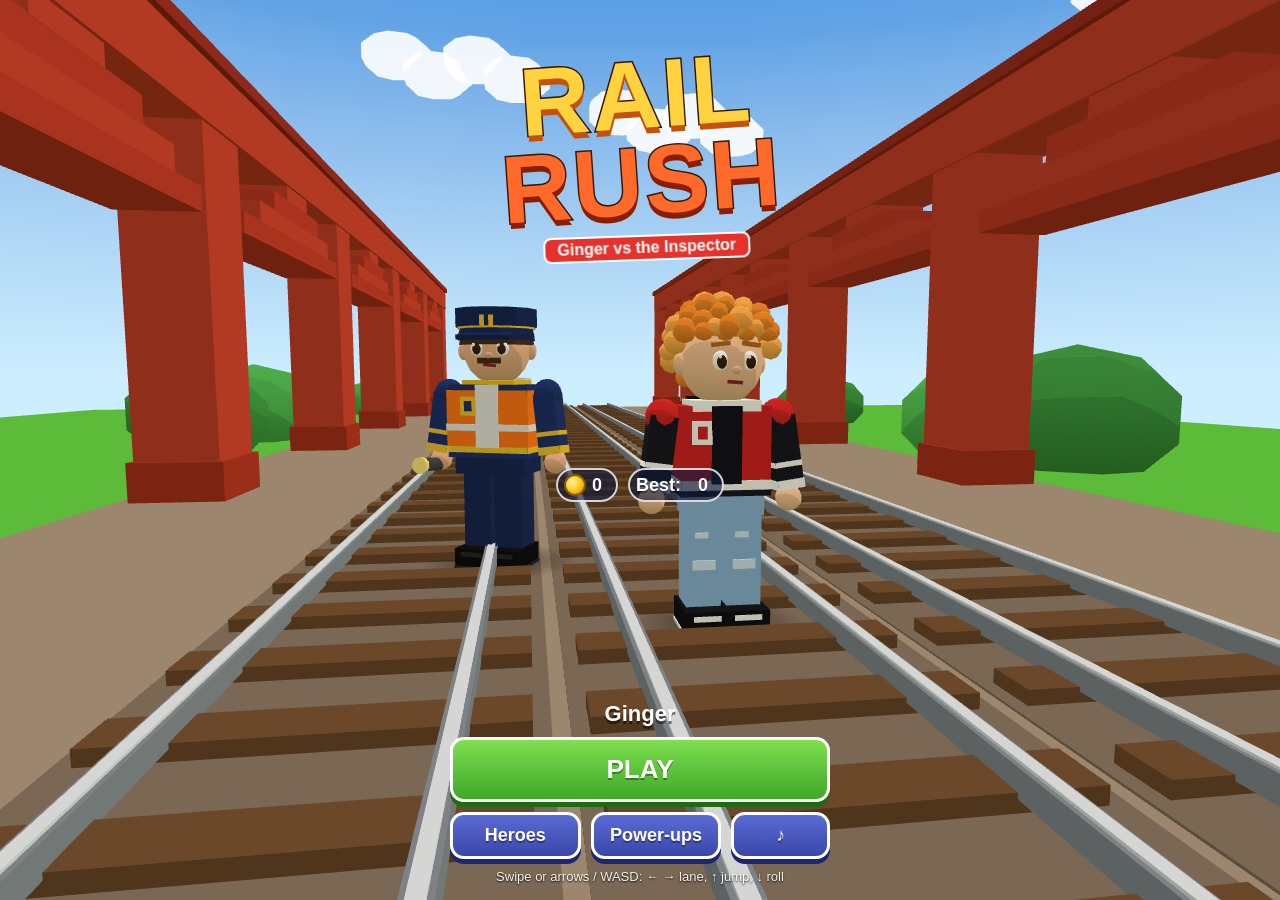
==== runner/index.html @ f19c79d6 "Add Rail Rush: 3D endless runner for Yandex Games Three-lane runner with trains, ramps, barriers, on" ====
<!DOCTYPE html>
<html lang="ru">
<head>
  <meta charset="utf-8">
  <meta name="viewport" content="width=device-width, initial-scale=1, maximum-scale=1, user-scalable=no, viewport-fit=cover">
  <meta name="mobile-web-app-capable" content="yes">
  <meta name="apple-mobile-web-app-capable" content="yes">
  <title>Rail Rush</title>
  <link rel="stylesheet" href="css/style.css">
  <!-- Яндекс Игры SDK: на платформе отдаётся по этому пути. Локально его нет — включится мок. -->
  <script src="/sdk.js"></script>
  <script type="importmap">
    { "imports": { "three": "./js/vendor/three.module.min.js", "three/addons/": "./js/vendor/addons/" } }
  </script>
</head>
<body>
  <div id="app">
    <canvas id="game"></canvas>

    <!-- HUD во время забега -->
    <div id="hud" class="hidden">
      <div class="hud-left">
        <div class="pill coins"><i class="coin-ico"></i><b id="hudCoins">0</b></div>
        <div id="powers"></div>
      </div>
      <div class="hud-right">
        <div class="pill score"><b id="hudScore">0</b><span id="hudMult" class="mult">x1</span></div>
        <button class="round-btn" id="btnPause" aria-label="pause">II</button>
      </div>
      <div id="hint" class="hint hidden"></div>
    </div>

    <!-- Главное меню -->
    <div id="menu" class="screen">
      <div class="logo">
        <div class="logo-top">RAIL</div>
        <div class="logo-bottom">RUSH</div>
        <div class="logo-sub" data-i18n="subtitle"></div>
      </div>
      <div class="menu-stats">
        <div class="pill"><i class="coin-ico"></i><b id="menuCoins">0</b></div>
        <div class="pill"><span data-i18n="best"></span>&nbsp;<b id="menuBest">0</b></div>
      </div>
      <div class="menu-bottom">
        <div class="char-name" id="charName"></div>
        <button class="btn big play" id="btnPlay" data-i18n="play"></button>
        <div class="row">
          <button class="btn" id="btnChars" data-i18n="characters"></button>
          <button class="btn" id="btnUpg" data-i18n="upgrades"></button>
          <button class="btn icon" id="btnSound" aria-label="sound">♪</button>
        </div>
        <div class="controls-hint" data-i18n="controls"></div>
      </div>
    </div>

    <!-- Магазин -->
    <div id="shop" class="screen hidden">
      <div class="panel shop-panel">
        <div class="panel-head">
          <h2 id="shopTitle"></h2>
          <div class="pill"><i class="coin-ico"></i><b id="shopCoins">0</b></div>
        </div>
        <div id="shopList" class="shop-list"></div>
        <button class="btn" id="btnShopBack" data-i18n="back"></button>
      </div>
    </div>

    <!-- Пауза -->
    <div id="pause" class="screen dim hidden">
      <div class="panel small">
        <h2 data-i18n="paused"></h2>
        <button class="btn big play" id="btnResume" data-i18n="resume"></button>
        <button class="btn" id="btnPauseMenu" data-i18n="toMenu"></button>
      </div>
    </div>

    <!-- Конец забега -->
    <div id="over" class="screen dim hidden">
      <div class="panel small">
        <h2 id="overTitle"></h2>
        <div class="over-score" id="overScore">0</div>
        <div class="over-line"><span data-i18n="best"></span> <b id="overBest">0</b></div>
        <div class="over-line"><i class="coin-ico"></i> <b id="overCoins">0</b></div>
        <button class="btn big ad" id="btnRevive"><span class="ad-tag">AD</span> <span data-i18n="revive"></span></button>
        <button class="btn ad" id="btnDouble"><span class="ad-tag">AD</span> <span data-i18n="doubleCoins"></span></button>
        <div class="row">
          <button class="btn play" id="btnAgain" data-i18n="again"></button>
          <button class="btn" id="btnOverMenu" data-i18n="toMenu"></button>
        </div>
      </div>
    </div>

    <div id="adMock" class="screen dim hidden"><div class="panel small"><h2>Реклама…</h2></div></div>
    <div id="loading" class="screen"><div class="loader"></div></div>
  </div>

  <script type="module" src="js/main.js"></script>
</body>
</html>
---- runner/css/style.css ----
* { box-sizing: border-box; margin: 0; padding: 0; -webkit-tap-highlight-color: transparent; }
html, body { width: 100%; height: 100%; overflow: hidden; background: #7fd0ff; touch-action: none;
  font-family: "Trebuchet MS", "Arial Rounded MT Bold", Arial, sans-serif; color: #fff;
  user-select: none; -webkit-user-select: none; -webkit-touch-callout: none; }
#app { position: fixed; inset: 0; }
#game { position: absolute; inset: 0; width: 100%; height: 100%; display: block;
  background: linear-gradient(#3fa9f5 0%, #8fd6ff 55%, #d8f3ff 100%); }
.hidden { display: none !important; }

.screen { position: absolute; inset: 0; display: flex; flex-direction: column; align-items: center;
  justify-content: space-between; padding: max(16px, env(safe-area-inset-top)) 16px max(16px, env(safe-area-inset-bottom)); }
.screen.dim { background: rgba(10, 20, 40, .55); justify-content: center; }

.panel { background: linear-gradient(#2c3e8f, #1b2560); border: 3px solid #fff; border-radius: 18px;
  padding: 18px; box-shadow: 0 6px 0 #0d1236, 0 10px 30px rgba(0,0,0,.35); text-align: center; }
.panel.small { width: min(340px, 100%); display: flex; flex-direction: column; gap: 10px; align-items: stretch; }
.panel h2 { font-size: 26px; letter-spacing: 1px; text-shadow: 0 3px 0 #0d1236; }

.btn { font: inherit; font-weight: 900; font-size: 18px; color: #fff; border: 3px solid #fff; border-radius: 14px;
  padding: 10px 16px; background: linear-gradient(#5b6bd6, #3a47a8); box-shadow: 0 5px 0 #1d2470; cursor: pointer;
  text-shadow: 0 2px 0 rgba(0,0,0,.35); transition: transform .06s; }
.btn:active { transform: translateY(3px); box-shadow: 0 2px 0 #1d2470; }
.btn.big { font-size: 26px; padding: 14px 20px; }
.btn.play { background: linear-gradient(#7ee04f, #3fa82a); box-shadow: 0 5px 0 #1f6a14; }
.btn.ad { background: linear-gradient(#ffb340, #f07a12); box-shadow: 0 5px 0 #96440a; }
.btn.icon { width: 52px; padding: 10px 0; }
.btn:disabled { filter: grayscale(.8); opacity: .6; }
.btn.off { opacity: .5; }
.ad-tag { font-size: 11px; background: #fff; color: #e06a00; border-radius: 6px; padding: 1px 5px; vertical-align: middle; text-shadow: none; }
.row { display: flex; gap: 10px; justify-content: center; }
.row .btn { flex: 1; }

.pill { display: inline-flex; align-items: center; gap: 6px; background: rgba(15, 25, 60, .6); border: 2px solid rgba(255,255,255,.8);
  border-radius: 999px; padding: 4px 14px 4px 6px; font-size: 18px; font-weight: 900; text-shadow: 0 2px 0 rgba(0,0,0,.4); }
.coin-ico { width: 22px; height: 22px; border-radius: 50%; display: inline-block; flex: none;
  background: radial-gradient(circle at 35% 35%, #fff6a8, #ffcc22 45%, #d38a00); border: 2px solid #8a5a00; }

/* Меню */
.logo { margin-top: 4vh; text-align: center; line-height: .9; transform: rotate(-4deg); }
.logo-top, .logo-bottom { font-size: clamp(54px, 14vw, 96px); font-weight: 900; letter-spacing: 2px;
  -webkit-text-stroke: 3px #3a1a00; paint-order: stroke fill; }
.logo-top { color: #ffd23f; text-shadow: 0 6px 0 #c4520c; }
.logo-bottom { color: #ff6a2b; text-shadow: 0 6px 0 #8a1f00; }
.logo-sub { margin-top: 10px; font-size: 16px; font-weight: 900; background: #e5322d; display: inline-block;
  padding: 4px 12px; border-radius: 8px; border: 2px solid #fff; transform: rotate(2deg); }
.menu-stats { display: flex; gap: 10px; flex-wrap: wrap; justify-content: center; margin-top: 8px; }
.menu-bottom { width: min(380px, 100%); display: flex; flex-direction: column; gap: 10px; }
.char-name { text-align: center; font-size: 22px; font-weight: 900; text-shadow: 0 3px 0 rgba(0,0,0,.5); }
.controls-hint { text-align: center; font-size: 13px; opacity: .9; text-shadow: 0 1px 2px #000; }

/* Магазин */
.shop-panel { width: min(460px, 100%); max-height: 100%; display: flex; flex-direction: column; gap: 12px; margin: auto 0; }
.panel-head { display: flex; justify-content: space-between; align-items: center; gap: 8px; }
.shop-list { overflow-y: auto; display: flex; flex-direction: column; gap: 10px; min-height: 0; padding-right: 2px; }
.item { display: flex; align-items: center; gap: 12px; background: rgba(255,255,255,.1); border-radius: 12px; padding: 10px; text-align: left; }
.item.sel { outline: 3px solid #7ee04f; }
.swatch { width: 54px; height: 54px; border-radius: 12px; flex: none; border: 2px solid #fff; position: relative; overflow: hidden; }
.swatch i { position: absolute; left: 0; right: 0; }
.item-body { flex: 1; min-width: 0; }
.item-body b { font-size: 17px; display: block; }
.item-body small { font-size: 13px; opacity: .85; }
.lvl { display: flex; gap: 3px; margin-top: 4px; }
.lvl i { width: 16px; height: 7px; border-radius: 3px; background: rgba(255,255,255,.25); }
.lvl i.on { background: #7ee04f; }
.item .btn { font-size: 15px; padding: 8px 10px; white-space: nowrap; display: inline-flex; align-items: center; gap: 4px; }
.item .btn .coin-ico { width: 16px; height: 16px; }

/* HUD */
#hud { position: absolute; inset: 0; pointer-events: none; padding: max(10px, env(safe-area-inset-top)) 12px; }
.hud-left { position: absolute; left: 12px; top: max(10px, env(safe-area-inset-top)); display: flex; flex-direction: column; gap: 8px; }
.hud-right { position: absolute; right: 12px; top: max(10px, env(safe-area-inset-top)); display: flex; gap: 8px; align-items: flex-start; }
.score { font-size: 24px; padding: 4px 10px 4px 14px; }
.mult { font-size: 14px; background: #ffcc22; color: #5a3500; border-radius: 999px; padding: 1px 7px; text-shadow: none; }
.mult.hot { background: #ff4fb0; color: #fff; }
.round-btn { pointer-events: auto; width: 44px; height: 44px; border-radius: 50%; border: 3px solid #fff; font: inherit; font-weight: 900;
  color: #fff; background: rgba(15,25,60,.6); cursor: pointer; }
#powers { display: flex; flex-direction: column; gap: 6px; }
.pw { display: flex; align-items: center; gap: 6px; }
.pw-ico { width: 30px; height: 30px; border-radius: 50%; border: 2px solid #fff; display: grid; place-items: center; font-size: 13px; font-weight: 900; }
.pw-bar { width: 70px; height: 8px; border-radius: 4px; background: rgba(0,0,0,.35); overflow: hidden; }
.pw-bar i { display: block; height: 100%; background: #fff; }
.hint { position: absolute; left: 50%; bottom: 18%; transform: translateX(-50%); background: rgba(15,25,60,.75); border: 2px solid #fff;
  border-radius: 14px; padding: 10px 16px; font-size: 18px; font-weight: 900; text-align: center; white-space: pre-line; width: max-content; max-width: 90%; }

/* Конец */
.over-score { font-size: 54px; font-weight: 900; color: #ffd23f; text-shadow: 0 4px 0 #8a4a00; }
.over-line { font-size: 18px; display: flex; justify-content: center; align-items: center; gap: 6px; }

.loader { margin: auto; width: 54px; height: 54px; border-radius: 50%; border: 6px solid rgba(255,255,255,.35); border-top-color: #fff; animation: spin 1s linear infinite; }
#loading { background: linear-gradient(#3fa9f5, #d8f3ff); justify-content: center; }
@keyframes spin { to { transform: rotate(360deg); } }

@media (max-height: 560px) {
  .logo { margin-top: 0; } .logo-top, .logo-bottom { font-size: 46px; }
  .btn.big { font-size: 20px; padding: 10px; } .controls-hint { display: none; }
}
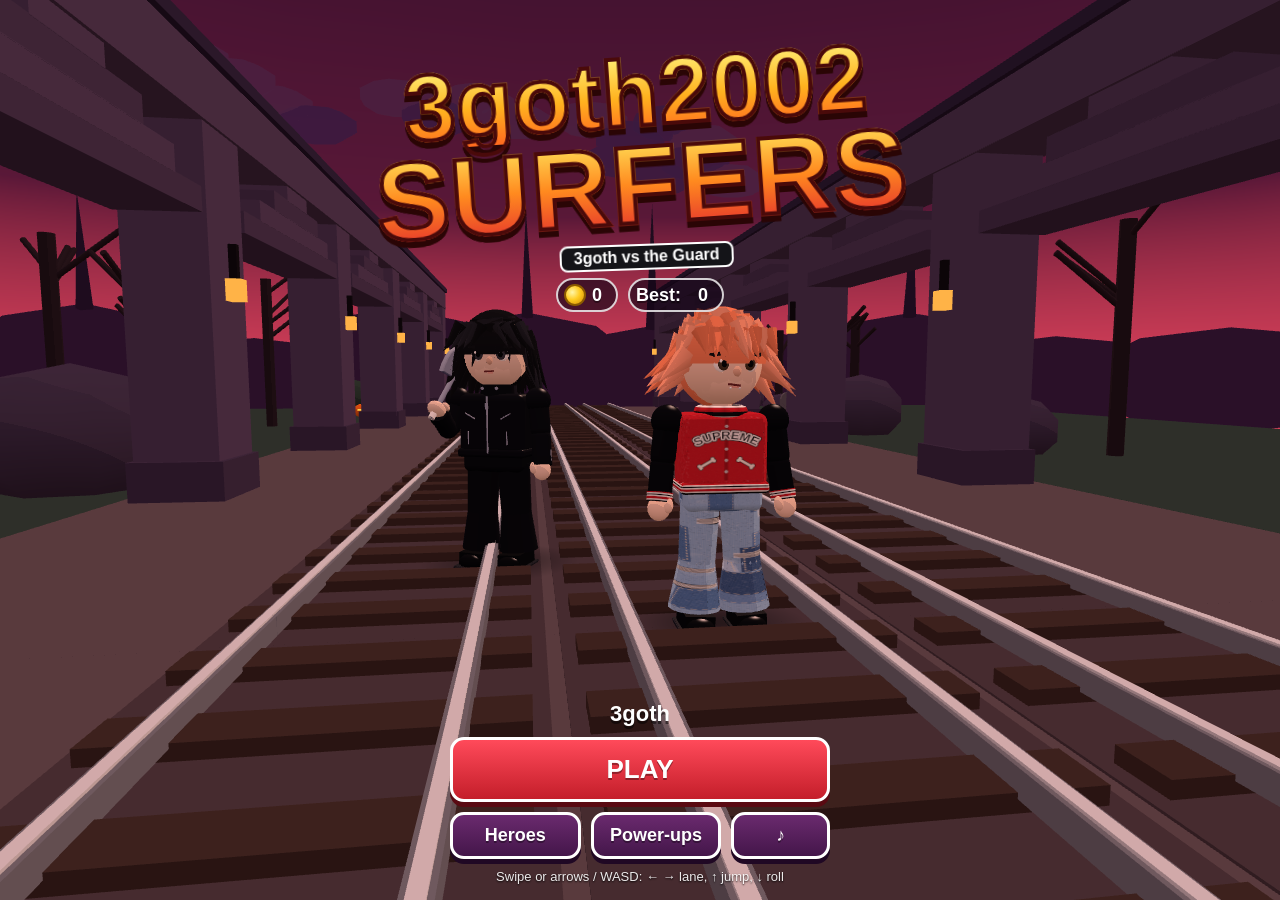
==== commit 0fb63caf: "Rename to 3goth2002 Surfers: detailed outfit-based characters, gothic theme - New characters.js: 3go" ====
--- a/runner/index.html
+++ b/runner/index.html
@@ -5,7 +5,7 @@
   <meta name="viewport" content="width=device-width, initial-scale=1, maximum-scale=1, user-scalable=no, viewport-fit=cover">
   <meta name="mobile-web-app-capable" content="yes">
   <meta name="apple-mobile-web-app-capable" content="yes">
-  <title>Rail Rush</title>
+  <title>3goth2002 Surfers</title>
   <link rel="stylesheet" href="css/style.css">
   <!-- Яндекс Игры SDK: на платформе отдаётся по этому пути. Локально его нет — включится мок. -->
   <script src="/sdk.js"></script>
@@ -33,8 +33,8 @@
     <!-- Главное меню -->
     <div id="menu" class="screen">
       <div class="logo">
-        <div class="logo-top">RAIL</div>
-        <div class="logo-bottom">RUSH</div>
+        <div class="logo-top">3goth2002</div>
+        <div class="logo-bottom">SURFERS</div>
         <div class="logo-sub" data-i18n="subtitle"></div>
       </div>
       <div class="menu-stats">
--- a/runner/css/style.css
+++ b/runner/css/style.css
@@ -1,27 +1,27 @@
 * { box-sizing: border-box; margin: 0; padding: 0; -webkit-tap-highlight-color: transparent; }
-html, body { width: 100%; height: 100%; overflow: hidden; background: #7fd0ff; touch-action: none;
+html, body { width: 100%; height: 100%; overflow: hidden; background: #2a0f2a; touch-action: none;
   font-family: "Trebuchet MS", "Arial Rounded MT Bold", Arial, sans-serif; color: #fff;
   user-select: none; -webkit-user-select: none; -webkit-touch-callout: none; }
 #app { position: fixed; inset: 0; }
 #game { position: absolute; inset: 0; width: 100%; height: 100%; display: block;
-  background: linear-gradient(#3fa9f5 0%, #8fd6ff 55%, #d8f3ff 100%); }
+  background: linear-gradient(#1a0a26 0%, #5a1838 50%, #d8405a 100%); }
 .hidden { display: none !important; }
 
 .screen { position: absolute; inset: 0; display: flex; flex-direction: column; align-items: center;
   justify-content: space-between; padding: max(16px, env(safe-area-inset-top)) 16px max(16px, env(safe-area-inset-bottom)); }
 .screen.dim { background: rgba(10, 20, 40, .55); justify-content: center; }
 
-.panel { background: linear-gradient(#2c3e8f, #1b2560); border: 3px solid #fff; border-radius: 18px;
-  padding: 18px; box-shadow: 0 6px 0 #0d1236, 0 10px 30px rgba(0,0,0,.35); text-align: center; }
+.panel { background: linear-gradient(#3a1640, #1c0a22); border: 3px solid #f2d0dc; border-radius: 18px;
+  padding: 18px; box-shadow: 0 6px 0 #0c040e, 0 10px 30px rgba(0,0,0,.5); text-align: center; }
 .panel.small { width: min(340px, 100%); display: flex; flex-direction: column; gap: 10px; align-items: stretch; }
 .panel h2 { font-size: 26px; letter-spacing: 1px; text-shadow: 0 3px 0 #0d1236; }
 
 .btn { font: inherit; font-weight: 900; font-size: 18px; color: #fff; border: 3px solid #fff; border-radius: 14px;
-  padding: 10px 16px; background: linear-gradient(#5b6bd6, #3a47a8); box-shadow: 0 5px 0 #1d2470; cursor: pointer;
+  padding: 10px 16px; background: linear-gradient(#6a2a6e, #44164a); box-shadow: 0 5px 0 #200824; cursor: pointer;
   text-shadow: 0 2px 0 rgba(0,0,0,.35); transition: transform .06s; }
-.btn:active { transform: translateY(3px); box-shadow: 0 2px 0 #1d2470; }
+.btn:active { transform: translateY(3px); box-shadow: 0 2px 0 #200824; }
 .btn.big { font-size: 26px; padding: 14px 20px; }
-.btn.play { background: linear-gradient(#7ee04f, #3fa82a); box-shadow: 0 5px 0 #1f6a14; }
+.btn.play { background: linear-gradient(#ff4a5a, #c41e2a); box-shadow: 0 5px 0 #5a0a12; }
 .btn.ad { background: linear-gradient(#ffb340, #f07a12); box-shadow: 0 5px 0 #96440a; }
 .btn.icon { width: 52px; padding: 10px 0; }
 .btn:disabled { filter: grayscale(.8); opacity: .6; }
@@ -30,18 +30,20 @@
 .row { display: flex; gap: 10px; justify-content: center; }
 .row .btn { flex: 1; }
 
-.pill { display: inline-flex; align-items: center; gap: 6px; background: rgba(15, 25, 60, .6); border: 2px solid rgba(255,255,255,.8);
+.pill { display: inline-flex; align-items: center; gap: 6px; background: rgba(20, 6, 24, .65); border: 2px solid rgba(255,255,255,.8);
   border-radius: 999px; padding: 4px 14px 4px 6px; font-size: 18px; font-weight: 900; text-shadow: 0 2px 0 rgba(0,0,0,.4); }
 .coin-ico { width: 22px; height: 22px; border-radius: 50%; display: inline-block; flex: none;
   background: radial-gradient(circle at 35% 35%, #fff6a8, #ffcc22 45%, #d38a00); border: 2px solid #8a5a00; }
 
 /* Меню */
 .logo { margin-top: 4vh; text-align: center; line-height: .9; transform: rotate(-4deg); }
-.logo-top, .logo-bottom { font-size: clamp(54px, 14vw, 96px); font-weight: 900; letter-spacing: 2px;
-  -webkit-text-stroke: 3px #3a1a00; paint-order: stroke fill; }
-.logo-top { color: #ffd23f; text-shadow: 0 6px 0 #c4520c; }
-.logo-bottom { color: #ff6a2b; text-shadow: 0 6px 0 #8a1f00; }
-.logo-sub { margin-top: 10px; font-size: 16px; font-weight: 900; background: #e5322d; display: inline-block;
+.logo-top, .logo-bottom { font-weight: 900; font-family: Impact, "Arial Black", sans-serif; letter-spacing: 1px;
+  -webkit-text-stroke: 4px #4a0a0a; paint-order: stroke fill; filter: drop-shadow(0 6px 0 #2a0505); }
+.logo-top { font-size: clamp(46px, 13vw, 92px); color: #ffd23f;
+  background: linear-gradient(#fff27a, #ffb21f 55%, #ff6a1f); -webkit-background-clip: text; background-clip: text; -webkit-text-fill-color: transparent; }
+.logo-bottom { font-size: clamp(56px, 16vw, 110px); color: #ffd23f;
+  background: linear-gradient(#ffe45a, #ff8a1f 50%, #e5322d); -webkit-background-clip: text; background-clip: text; -webkit-text-fill-color: transparent; }
+.logo-sub { margin-top: 10px; font-size: 16px; font-weight: 900; background: #141418; display: inline-block;
   padding: 4px 12px; border-radius: 8px; border: 2px solid #fff; transform: rotate(2deg); }
 .menu-stats { display: flex; gap: 10px; flex-wrap: wrap; justify-content: center; margin-top: 8px; }
 .menu-bottom { width: min(380px, 100%); display: flex; flex-direction: column; gap: 10px; }
@@ -53,7 +55,7 @@
 .panel-head { display: flex; justify-content: space-between; align-items: center; gap: 8px; }
 .shop-list { overflow-y: auto; display: flex; flex-direction: column; gap: 10px; min-height: 0; padding-right: 2px; }
 .item { display: flex; align-items: center; gap: 12px; background: rgba(255,255,255,.1); border-radius: 12px; padding: 10px; text-align: left; }
-.item.sel { outline: 3px solid #7ee04f; }
+.item.sel { outline: 3px solid #ff4a5a; }
 .swatch { width: 54px; height: 54px; border-radius: 12px; flex: none; border: 2px solid #fff; position: relative; overflow: hidden; }
 .swatch i { position: absolute; left: 0; right: 0; }
 .item-body { flex: 1; min-width: 0; }
@@ -61,7 +63,7 @@
 .item-body small { font-size: 13px; opacity: .85; }
 .lvl { display: flex; gap: 3px; margin-top: 4px; }
 .lvl i { width: 16px; height: 7px; border-radius: 3px; background: rgba(255,255,255,.25); }
-.lvl i.on { background: #7ee04f; }
+.lvl i.on { background: #ff4a5a; }
 .item .btn { font-size: 15px; padding: 8px 10px; white-space: nowrap; display: inline-flex; align-items: center; gap: 4px; }
 .item .btn .coin-ico { width: 16px; height: 16px; }
 
@@ -73,13 +75,13 @@
 .mult { font-size: 14px; background: #ffcc22; color: #5a3500; border-radius: 999px; padding: 1px 7px; text-shadow: none; }
 .mult.hot { background: #ff4fb0; color: #fff; }
 .round-btn { pointer-events: auto; width: 44px; height: 44px; border-radius: 50%; border: 3px solid #fff; font: inherit; font-weight: 900;
-  color: #fff; background: rgba(15,25,60,.6); cursor: pointer; }
+  color: #fff; background: rgba(20,6,24,.65); cursor: pointer; }
 #powers { display: flex; flex-direction: column; gap: 6px; }
 .pw { display: flex; align-items: center; gap: 6px; }
 .pw-ico { width: 30px; height: 30px; border-radius: 50%; border: 2px solid #fff; display: grid; place-items: center; font-size: 13px; font-weight: 900; }
 .pw-bar { width: 70px; height: 8px; border-radius: 4px; background: rgba(0,0,0,.35); overflow: hidden; }
 .pw-bar i { display: block; height: 100%; background: #fff; }
-.hint { position: absolute; left: 50%; bottom: 18%; transform: translateX(-50%); background: rgba(15,25,60,.75); border: 2px solid #fff;
+.hint { position: absolute; left: 50%; bottom: 18%; transform: translateX(-50%); background: rgba(20,6,24,.8); border: 2px solid #fff;
   border-radius: 14px; padding: 10px 16px; font-size: 18px; font-weight: 900; text-align: center; white-space: pre-line; width: max-content; max-width: 90%; }
 
 /* Конец */
@@ -87,10 +89,12 @@
 .over-line { font-size: 18px; display: flex; justify-content: center; align-items: center; gap: 6px; }
 
 .loader { margin: auto; width: 54px; height: 54px; border-radius: 50%; border: 6px solid rgba(255,255,255,.35); border-top-color: #fff; animation: spin 1s linear infinite; }
-#loading { background: linear-gradient(#3fa9f5, #d8f3ff); justify-content: center; }
+#loading { background: linear-gradient(#1a0a26, #d8405a); justify-content: center; }
 @keyframes spin { to { transform: rotate(360deg); } }
 
 @media (max-height: 560px) {
-  .logo { margin-top: 0; } .logo-top, .logo-bottom { font-size: 46px; }
+  .logo { margin-top: 0; } .logo-top, .logo-bottom { font-size: 44px; }
   .btn.big { font-size: 20px; padding: 10px; } .controls-hint { display: none; }
 }
+#menu { justify-content: flex-start; }
+#menu .menu-bottom { margin-top: auto; }
